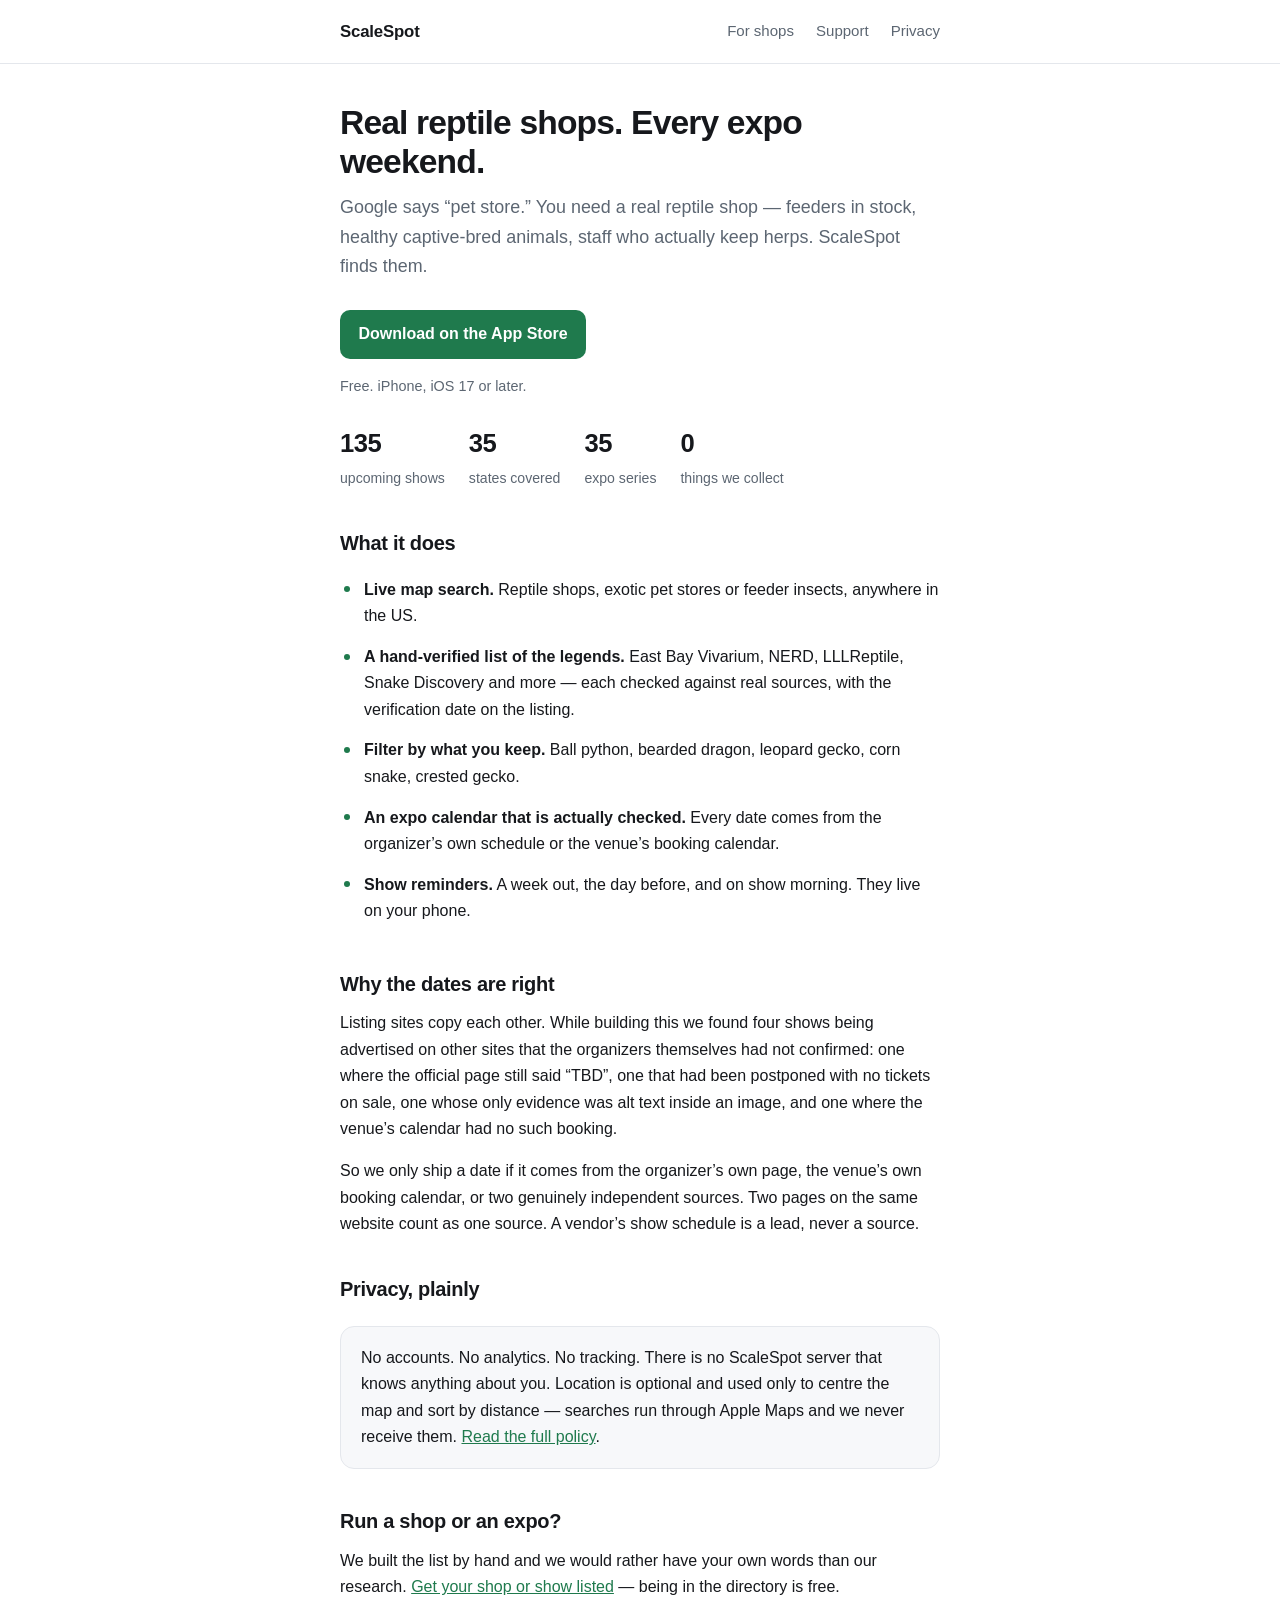
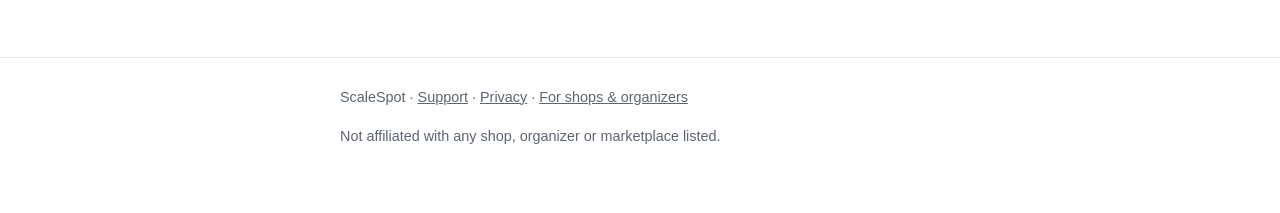
==== index.html @ 9d919b86 "Add the marketing site, the shops feed, and a page that answers the measurement question Three thing" ====
<!doctype html>
<html lang="en">
<head>
<meta charset="utf-8">
<meta name="viewport" content="width=device-width, initial-scale=1">
<title>ScaleSpot — real reptile shops and every expo weekend</title>
<meta name="description" content="Find real US reptile shops on a live map, and never miss an expo weekend. No accounts, no analytics, no tracking.">
<link rel="stylesheet" href="style.css">
<!-- analytics: see analytics.html for the one-line snippet and the reasoning -->
</head>
<body>
<header class="site">
  <div class="wrap">
    <a class="brand" href="./">ScaleSpot</a>
    <nav>
      <a href="advertise.html">For shops</a>
      <a href="support.html">Support</a>
      <a href="privacy.html">Privacy</a>
    </nav>
  </div>
</header>

<main class="wrap">
  <h1>Real reptile shops. Every expo weekend.</h1>
  <p class="lede">
    Google says “pet store.” You need a real reptile shop — feeders in stock, healthy
    captive-bred animals, staff who actually keep herps. ScaleSpot finds them.
  </p>

  <p><a class="btn" href="#">Download on the App Store</a></p>
  <p style="color:var(--muted);font-size:0.9rem">Free. iPhone, iOS 17 or later.</p>

  <div class="stat-row">
    <div class="stat"><b>135</b><span>upcoming shows</span></div>
    <div class="stat"><b>35</b><span>states covered</span></div>
    <div class="stat"><b>35</b><span>expo series</span></div>
    <div class="stat"><b>0</b><span>things we collect</span></div>
  </div>

  <h2>What it does</h2>
  <ul class="plain">
    <li><b>Live map search.</b> Reptile shops, exotic pet stores or feeder insects, anywhere in the US.</li>
    <li><b>A hand-verified list of the legends.</b> East Bay Vivarium, NERD, LLLReptile, Snake Discovery and more — each checked against real sources, with the verification date on the listing.</li>
    <li><b>Filter by what you keep.</b> Ball python, bearded dragon, leopard gecko, corn snake, crested gecko.</li>
    <li><b>An expo calendar that is actually checked.</b> Every date comes from the organizer’s own schedule or the venue’s booking calendar.</li>
    <li><b>Show reminders.</b> A week out, the day before, and on show morning. They live on your phone.</li>
  </ul>

  <h2>Why the dates are right</h2>
  <p>
    Listing sites copy each other. While building this we found four shows being advertised
    on other sites that the organizers themselves had not confirmed: one where the official
    page still said “TBD”, one that had been postponed with no tickets on sale, one whose only
    evidence was alt text inside an image, and one where the venue’s calendar had no such booking.
  </p>
  <p>
    So we only ship a date if it comes from the organizer’s own page, the venue’s own booking
    calendar, or two genuinely independent sources. Two pages on the same website count as one
    source. A vendor’s show schedule is a lead, never a source.
  </p>

  <h2>Privacy, plainly</h2>
  <div class="panel">
    <p style="margin:0">
      No accounts. No analytics. No tracking. There is no ScaleSpot server that knows anything
      about you. Location is optional and used only to centre the map and sort by distance —
      searches run through Apple Maps and we never receive them.
      <a href="privacy.html">Read the full policy</a>.
    </p>
  </div>

  <h2>Run a shop or an expo?</h2>
  <p>
    We built the list by hand and we would rather have your own words than our research.
    <a href="advertise.html">Get your shop or show listed</a> — being in the directory is free.
  </p>
</main>

<footer class="site">
  <div class="wrap">
    <p>
      ScaleSpot · <a href="support.html">Support</a> ·
      <a href="privacy.html">Privacy</a> ·
      <a href="advertise.html">For shops &amp; organizers</a>
    </p>
    <p>Not affiliated with any shop, organizer or marketplace listed.</p>
  </div>
</footer>
</body>
</html>
---- style.css ----
:root {
  --ink: #16181c;
  --muted: #5c6672;
  --line: #e4e7ec;
  --bg: #ffffff;
  --panel: #f7f8fa;
  --accent: #1f7a4d;
  --accent-soft: #eaf5ef;
  --radius: 14px;
  --wrap: 40rem;
}

@media (prefers-color-scheme: dark) {
  :root {
    --ink: #eceef2;
    --muted: #9aa4b2;
    --line: #2a2f38;
    --bg: #101215;
    --panel: #171a1f;
    --accent: #4ec98a;
    --accent-soft: #16261e;
  }
}

* { box-sizing: border-box; }

body {
  margin: 0;
  background: var(--bg);
  color: var(--ink);
  font: 16px/1.65 -apple-system, BlinkMacSystemFont, "Segoe UI", Roboto, sans-serif;
  -webkit-font-smoothing: antialiased;
}

.wrap {
  max-width: var(--wrap);
  margin: 0 auto;
  padding: 0 1.25rem;
}

header.site {
  border-bottom: 1px solid var(--line);
  padding: 1.1rem 0;
}

header.site .wrap {
  display: flex;
  align-items: center;
  justify-content: space-between;
  gap: 1rem;
}

.brand {
  font-weight: 700;
  letter-spacing: -0.01em;
  text-decoration: none;
  color: var(--ink);
  font-size: 1.05rem;
}

nav a {
  color: var(--muted);
  text-decoration: none;
  margin-left: 1.1rem;
  font-size: 0.94rem;
}

nav a:hover { color: var(--ink); }

h1 {
  font-size: 2.1rem;
  line-height: 1.15;
  letter-spacing: -0.025em;
  margin: 2.5rem 0 0.75rem;
}

h2 {
  font-size: 1.25rem;
  letter-spacing: -0.015em;
  margin: 2.25rem 0 0.6rem;
}

h3 {
  font-size: 1rem;
  margin: 1.5rem 0 0.35rem;
}

p { margin: 0 0 1rem; }

.lede {
  font-size: 1.12rem;
  color: var(--muted);
  margin-bottom: 1.75rem;
}

a { color: var(--accent); }

.btn {
  display: inline-block;
  background: var(--accent);
  color: #fff;
  text-decoration: none;
  font-weight: 600;
  padding: 0.7rem 1.15rem;
  border-radius: 10px;
}

.btn:hover { filter: brightness(1.08); }

.btn.ghost {
  background: transparent;
  color: var(--accent);
  border: 1px solid var(--accent);
}

.panel {
  background: var(--panel);
  border: 1px solid var(--line);
  border-radius: var(--radius);
  padding: 1.1rem 1.25rem;
  margin: 1.25rem 0;
}

.panel h3 { margin-top: 0; }

ul.plain {
  list-style: none;
  padding: 0;
  margin: 0 0 1rem;
}

ul.plain li {
  padding: 0.45rem 0 0.45rem 1.5rem;
  position: relative;
}

ul.plain li::before {
  content: "";
  position: absolute;
  left: 0.25rem;
  top: 1.05rem;
  width: 6px;
  height: 6px;
  border-radius: 50%;
  background: var(--accent);
}

table {
  width: 100%;
  border-collapse: collapse;
  margin: 1rem 0 1.5rem;
  font-size: 0.95rem;
}

th, td {
  text-align: left;
  padding: 0.6rem 0.5rem;
  border-bottom: 1px solid var(--line);
  vertical-align: top;
}

th { font-weight: 600; }

code {
  background: var(--accent-soft);
  color: var(--ink);
  padding: 0.1rem 0.35rem;
  border-radius: 5px;
  font-size: 0.9em;
}

.tag {
  display: inline-block;
  background: var(--accent-soft);
  color: var(--accent);
  border-radius: 999px;
  padding: 0.15rem 0.6rem;
  font-size: 0.8rem;
  font-weight: 600;
}

footer.site {
  border-top: 1px solid var(--line);
  margin-top: 3.5rem;
  padding: 1.75rem 0 3rem;
  color: var(--muted);
  font-size: 0.9rem;
}

footer.site a { color: var(--muted); }

.stat-row {
  display: flex;
  gap: 1.5rem;
  flex-wrap: wrap;
  margin: 1.5rem 0 2rem;
}

.stat b {
  display: block;
  font-size: 1.6rem;
  letter-spacing: -0.02em;
}

.stat span {
  color: var(--muted);
  font-size: 0.88rem;
}
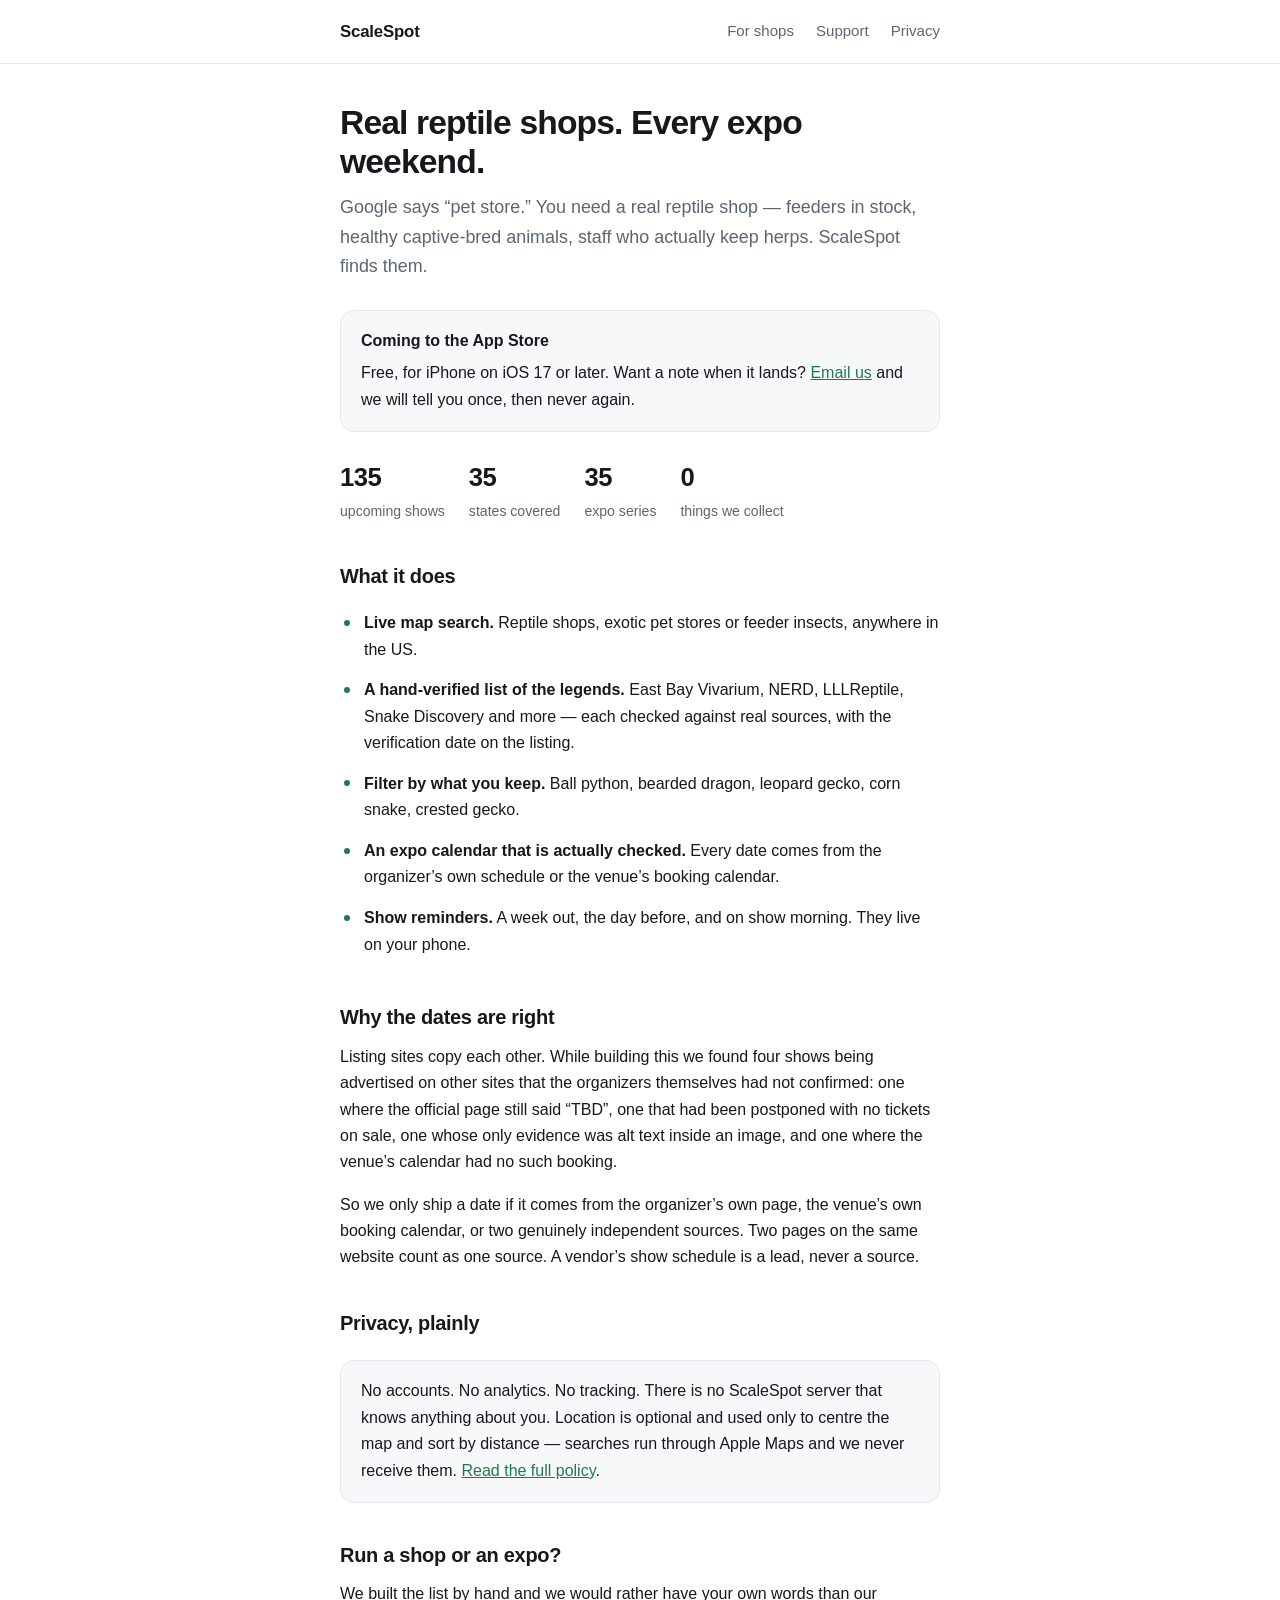
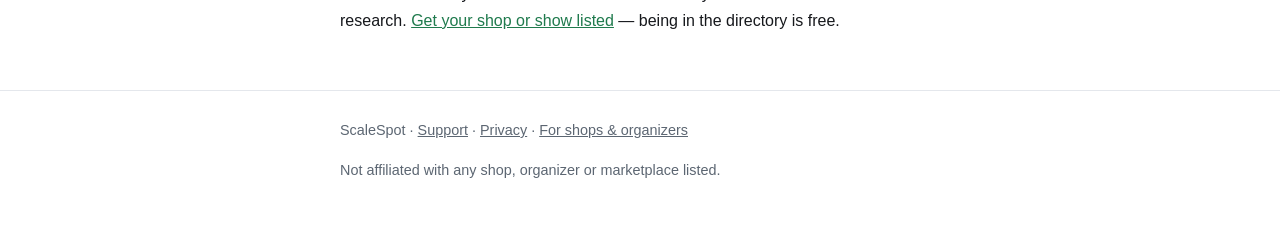
==== commit 99fc8a4d: "Replace the dead App Store button with an honest one The site is publicly reachable now and the down" ====
--- a/index.html
+++ b/index.html
@@ -6,7 +6,7 @@
 <title>ScaleSpot — real reptile shops and every expo weekend</title>
 <meta name="description" content="Find real US reptile shops on a live map, and never miss an expo weekend. No accounts, no analytics, no tracking.">
 <link rel="stylesheet" href="style.css">
-<!-- analytics: see analytics.html for the one-line snippet and the reasoning -->
+<script defer src="analytics.js"></script>
 </head>
 <body>
 <header class="site">
@@ -27,8 +27,16 @@
     captive-bred animals, staff who actually keep herps. ScaleSpot finds them.
   </p>
 
-  <p><a class="btn" href="#">Download on the App Store</a></p>
-  <p style="color:var(--muted);font-size:0.9rem">Free. iPhone, iOS 17 or later.</p>
+  <!-- Swap this block for the real App Store badge and link once the app has
+       an ID. Until then it says so rather than offering a dead button. -->
+  <div class="panel">
+    <h3 style="margin-bottom:0.35rem">Coming to the App Store</h3>
+    <p style="margin:0">
+      Free, for iPhone on iOS 17 or later. Want a note when it lands?
+      <a href="mailto:kjs140611@gmail.com?subject=ScaleSpot%20launch%20notice">Email us</a>
+      and we will tell you once, then never again.
+    </p>
+  </div>
 
   <div class="stat-row">
     <div class="stat"><b>135</b><span>upcoming shows</span></div>
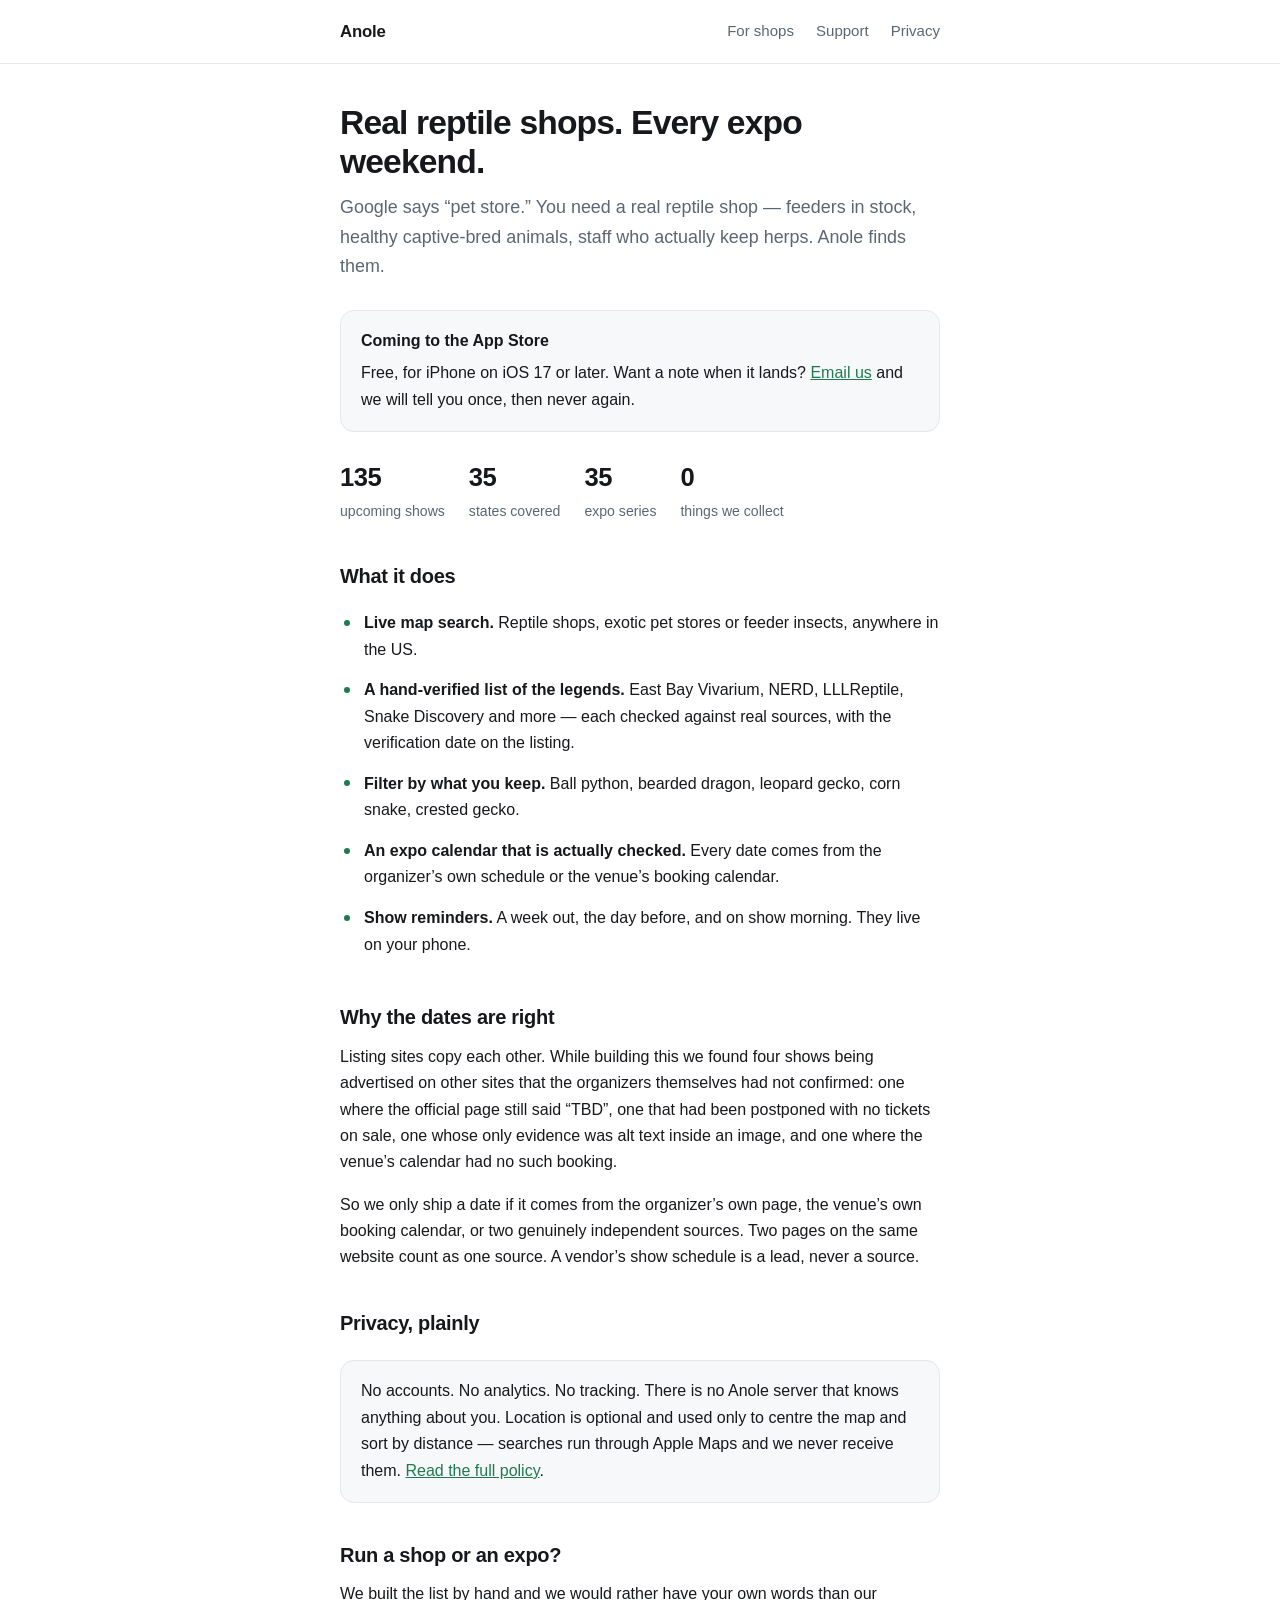
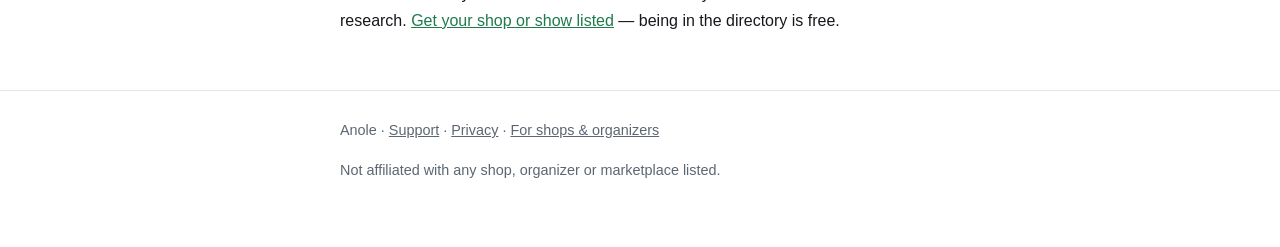
==== commit 06e62214: "Become Anole The name is now a real animal rather than a compound: the green anole is the lizard mos" ====
--- a/index.html
+++ b/index.html
@@ -3,7 +3,7 @@
 <head>
 <meta charset="utf-8">
 <meta name="viewport" content="width=device-width, initial-scale=1">
-<title>ScaleSpot — real reptile shops and every expo weekend</title>
+<title>Anole — real reptile shops and every expo weekend</title>
 <meta name="description" content="Find real US reptile shops on a live map, and never miss an expo weekend. No accounts, no analytics, no tracking.">
 <link rel="stylesheet" href="style.css">
 <script defer src="analytics.js"></script>
@@ -11,7 +11,7 @@
 <body>
 <header class="site">
   <div class="wrap">
-    <a class="brand" href="./">ScaleSpot</a>
+    <a class="brand" href="./">Anole</a>
     <nav>
       <a href="advertise.html">For shops</a>
       <a href="support.html">Support</a>
@@ -24,7 +24,7 @@
   <h1>Real reptile shops. Every expo weekend.</h1>
   <p class="lede">
     Google says “pet store.” You need a real reptile shop — feeders in stock, healthy
-    captive-bred animals, staff who actually keep herps. ScaleSpot finds them.
+    captive-bred animals, staff who actually keep herps. Anole finds them.
   </p>
 
   <!-- Swap this block for the real App Store badge and link once the app has
@@ -33,7 +33,7 @@
     <h3 style="margin-bottom:0.35rem">Coming to the App Store</h3>
     <p style="margin:0">
       Free, for iPhone on iOS 17 or later. Want a note when it lands?
-      <a href="mailto:kjs140611@gmail.com?subject=ScaleSpot%20launch%20notice">Email us</a>
+      <a href="mailto:kjs140611@gmail.com?subject=Anole%20launch%20notice">Email us</a>
       and we will tell you once, then never again.
     </p>
   </div>
@@ -70,7 +70,7 @@
   <h2>Privacy, plainly</h2>
   <div class="panel">
     <p style="margin:0">
-      No accounts. No analytics. No tracking. There is no ScaleSpot server that knows anything
+      No accounts. No analytics. No tracking. There is no Anole server that knows anything
       about you. Location is optional and used only to centre the map and sort by distance —
       searches run through Apple Maps and we never receive them.
       <a href="privacy.html">Read the full policy</a>.
@@ -87,7 +87,7 @@
 <footer class="site">
   <div class="wrap">
     <p>
-      ScaleSpot · <a href="support.html">Support</a> ·
+      Anole · <a href="support.html">Support</a> ·
       <a href="privacy.html">Privacy</a> ·
       <a href="advertise.html">For shops &amp; organizers</a>
     </p>
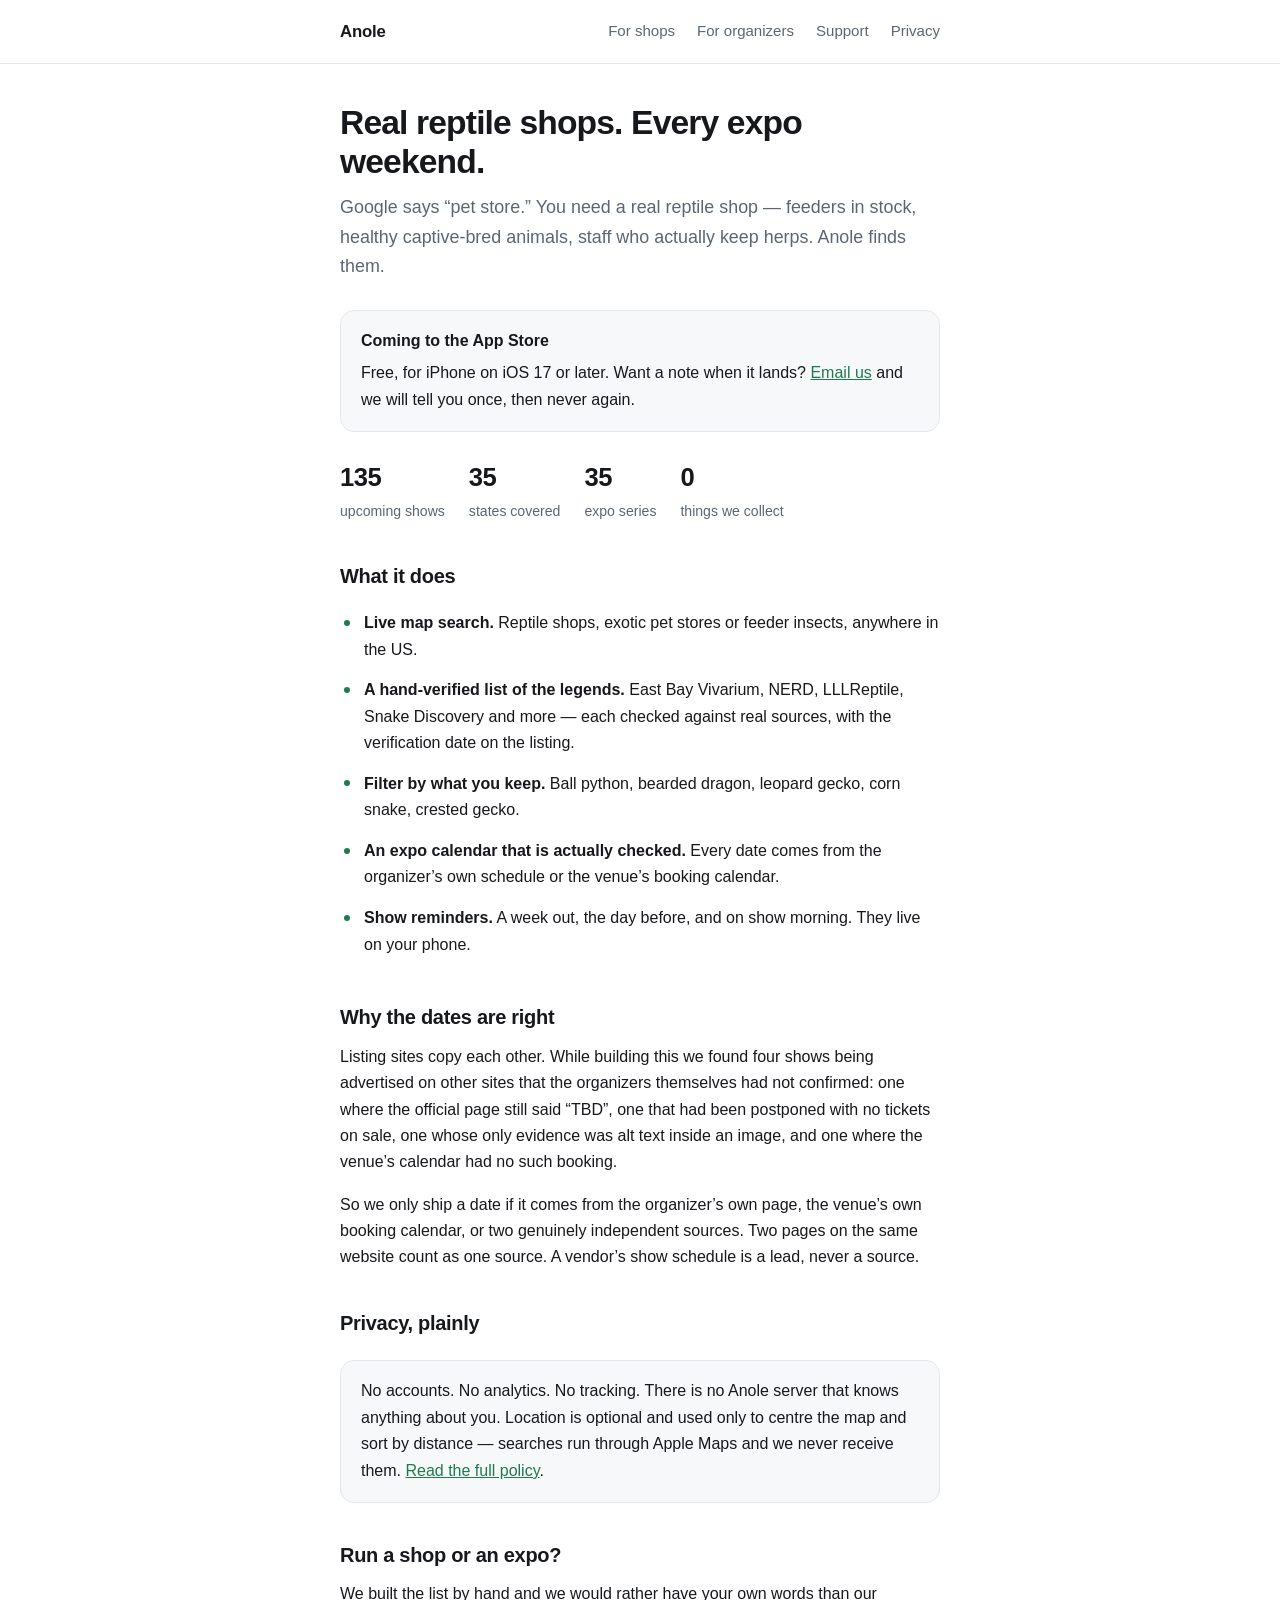
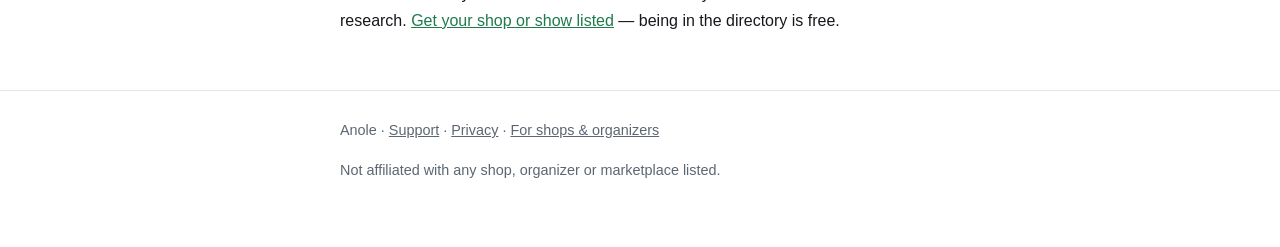
==== commit 2dd73305: "feat: 주최사용 검증 날짜 배지와 구독 캘린더를 추가한다 주최사를 반복해서 긁어야 하는 소스가 아니라 변경을 보내주는 유지보수자로 바꾸는 것이 목적이다. 배지는 주최사 사이트에" ====
--- a/index.html
+++ b/index.html
@@ -14,6 +14,7 @@
     <a class="brand" href="./">Anole</a>
     <nav>
       <a href="advertise.html">For shops</a>
+      <a href="partners.html">For organizers</a>
       <a href="support.html">Support</a>
       <a href="privacy.html">Privacy</a>
     </nav>
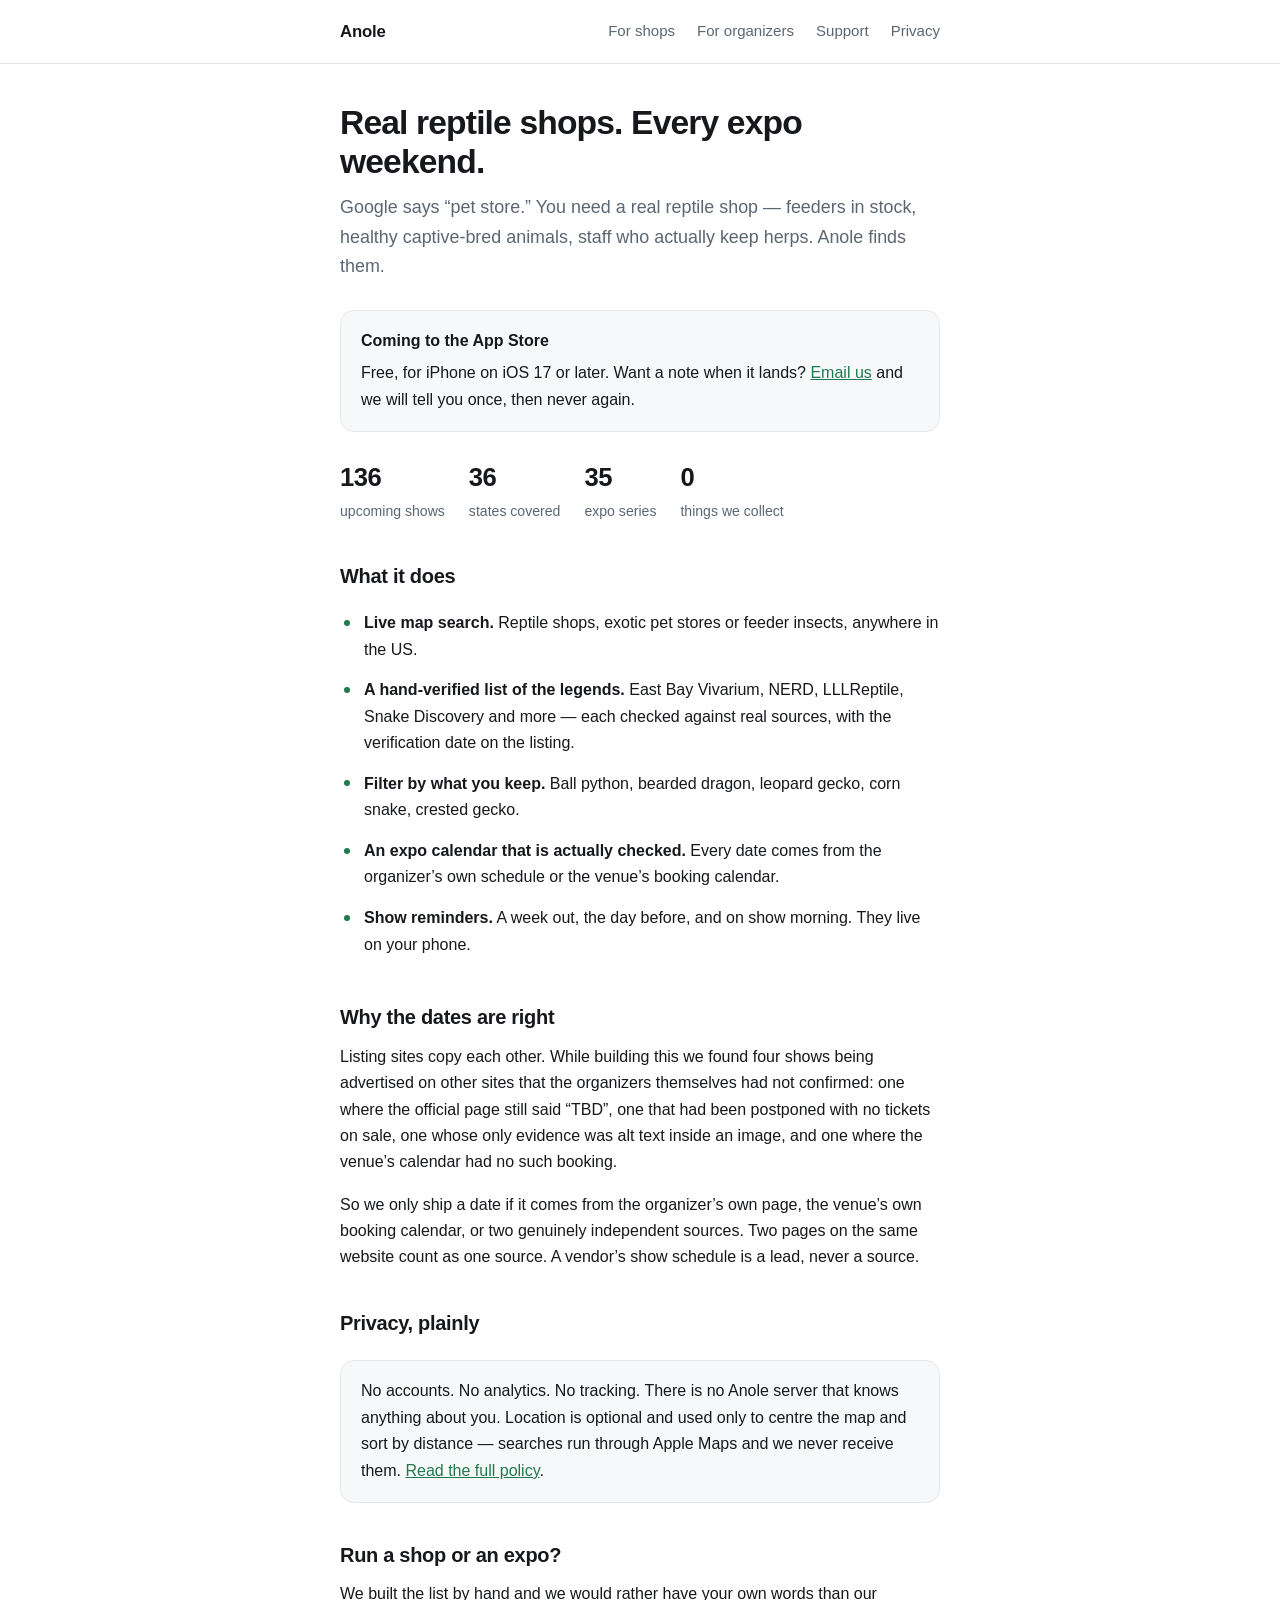
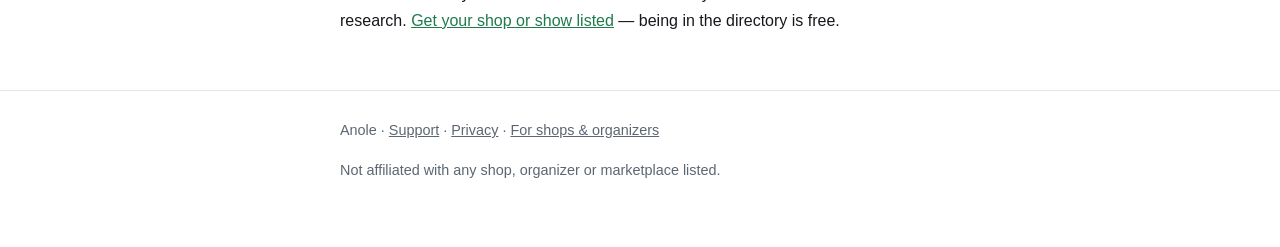
==== commit b767289e: "Make launch day a one-line change Two places on the site are waiting for an App Store link: the "com" ====
--- a/index.html
+++ b/index.html
@@ -5,6 +5,8 @@
 <meta name="viewport" content="width=device-width, initial-scale=1">
 <title>Anole — real reptile shops and every expo weekend</title>
 <meta name="description" content="Find real US reptile shops on a live map, and never miss an expo weekend. No accounts, no analytics, no tracking.">
+<link rel="icon" href="favicon.png" sizes="32x32">
+<link rel="apple-touch-icon" href="apple-touch-icon.png">
 <link rel="stylesheet" href="style.css">
 <script defer src="analytics.js"></script>
 </head>
@@ -30,7 +32,7 @@
 
   <!-- Swap this block for the real App Store badge and link once the app has
        an ID. Until then it says so rather than offering a dead button. -->
-  <div class="panel">
+  <div class="panel" id="cta">
     <h3 style="margin-bottom:0.35rem">Coming to the App Store</h3>
     <p style="margin:0">
       Free, for iPhone on iOS 17 or later. Want a note when it lands?
@@ -40,9 +42,9 @@
   </div>
 
   <div class="stat-row">
-    <div class="stat"><b>135</b><span>upcoming shows</span></div>
-    <div class="stat"><b>35</b><span>states covered</span></div>
-    <div class="stat"><b>35</b><span>expo series</span></div>
+    <div class="stat"><b data-stat="totalEvents">135</b><span>upcoming shows</span></div>
+    <div class="stat"><b data-stat="states">35</b><span>states covered</span></div>
+    <div class="stat"><b data-stat="seriesTracked">35</b><span>expo series</span></div>
     <div class="stat"><b>0</b><span>things we collect</span></div>
   </div>
 
@@ -95,5 +97,30 @@
     <p>Not affiliated with any shop, organizer or marketplace listed.</p>
   </div>
 </footer>
+<script>
+(function () {
+  // The numbers in the HTML are a snapshot; the feed refreshes weekly, so let
+  // the page read the live count and quietly correct itself. On launch day
+  // site.json gains an appStoreUrl and the "coming soon" panel becomes the
+  // real button. Both are progressive: without JS the page is still right.
+  function json(u) { return fetch(u, { cache: 'no-store' }).then(function (r) { return r.ok ? r.json() : null; }); }
+  json('health.json').then(function (h) {
+    if (!h) return;
+    document.querySelectorAll('[data-stat]').forEach(function (el) {
+      var v = h[el.getAttribute('data-stat')];
+      if (typeof v === 'number') el.textContent = v;
+    });
+  }).catch(function () {});
+  json('site.json').then(function (s) {
+    if (!s || !s.appStoreUrl) return;
+    var cta = document.getElementById('cta');
+    if (!cta) return;
+    cta.innerHTML =
+      '<h3 style="margin-bottom:0.35rem">Free on the App Store</h3>' +
+      '<p style="margin:0 0 0.75rem">For iPhone on iOS 17 or later. No account, no ads, nothing collected.</p>' +
+      '<a class="btn" href="' + s.appStoreUrl.replace(/"/g, '') + '" rel="noopener">Download on the App Store</a>';
+  }).catch(function () {});
+})();
+</script>
 </body>
 </html>
